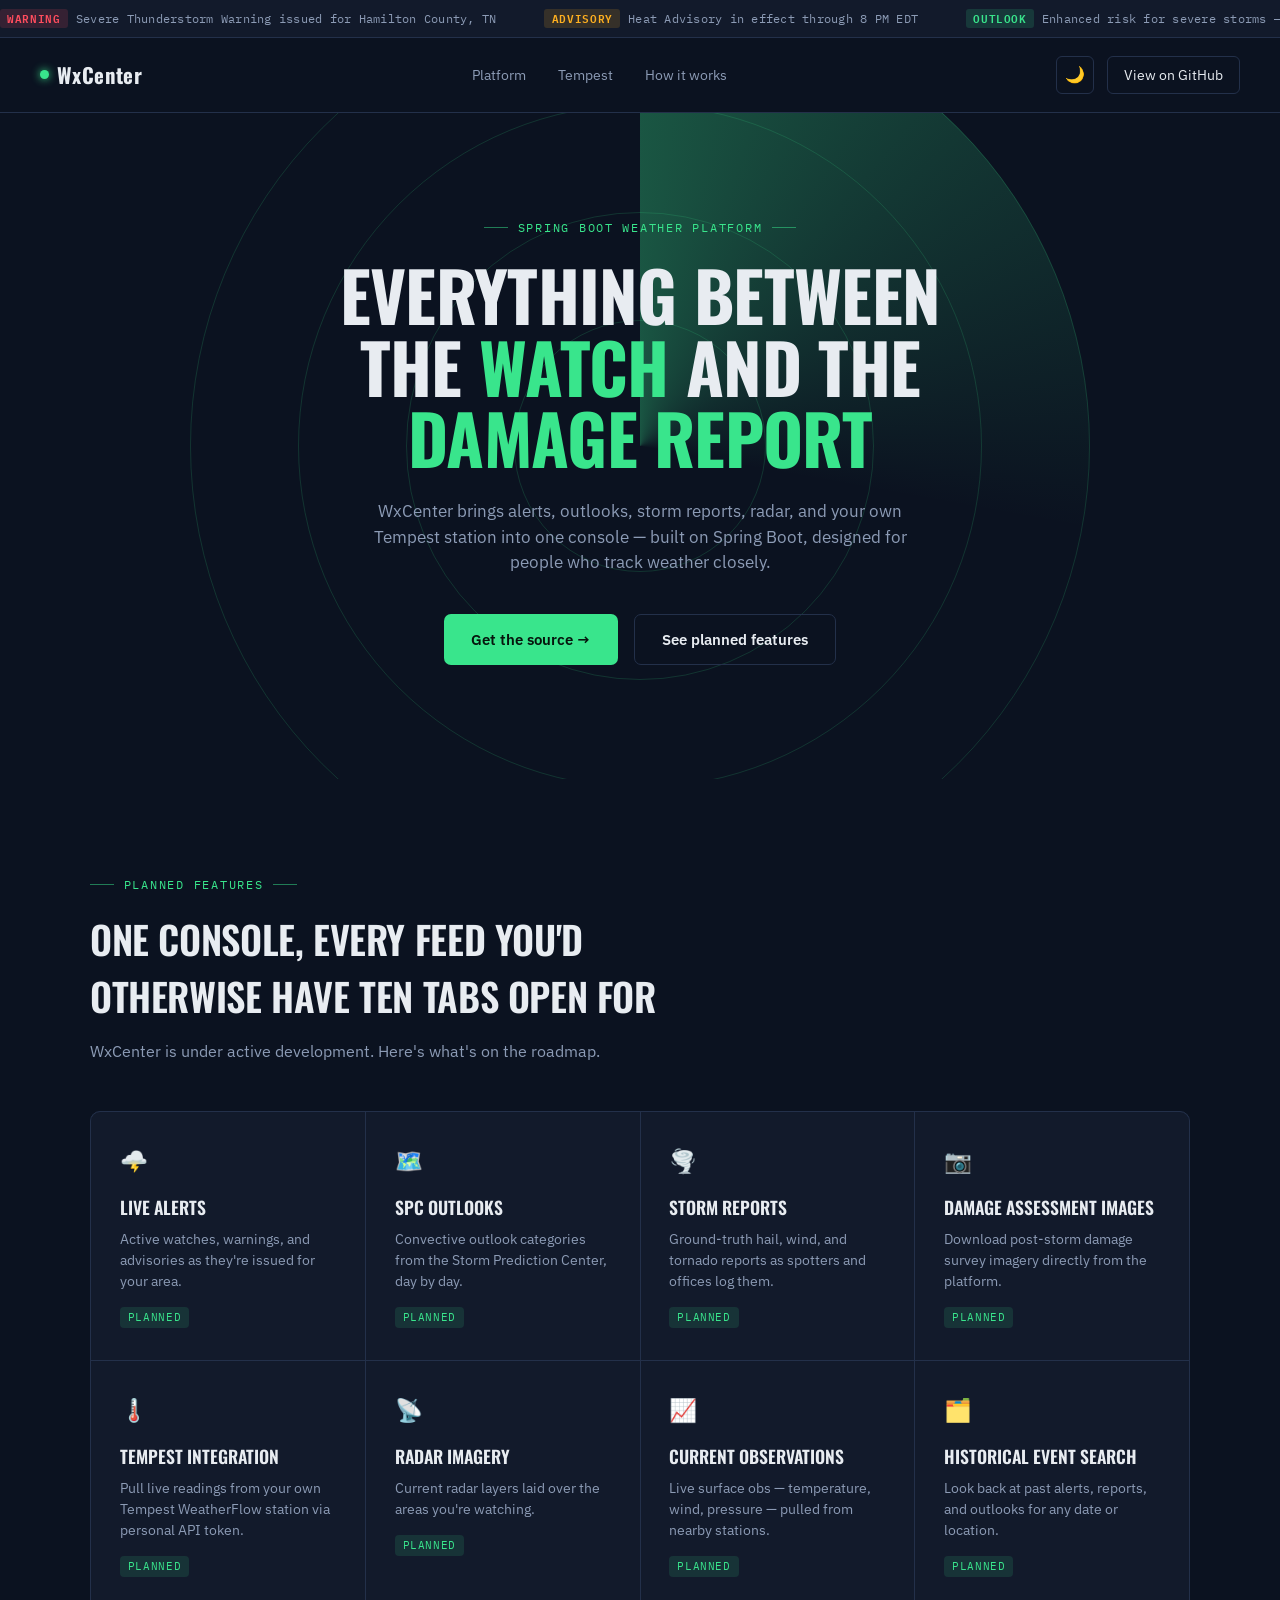
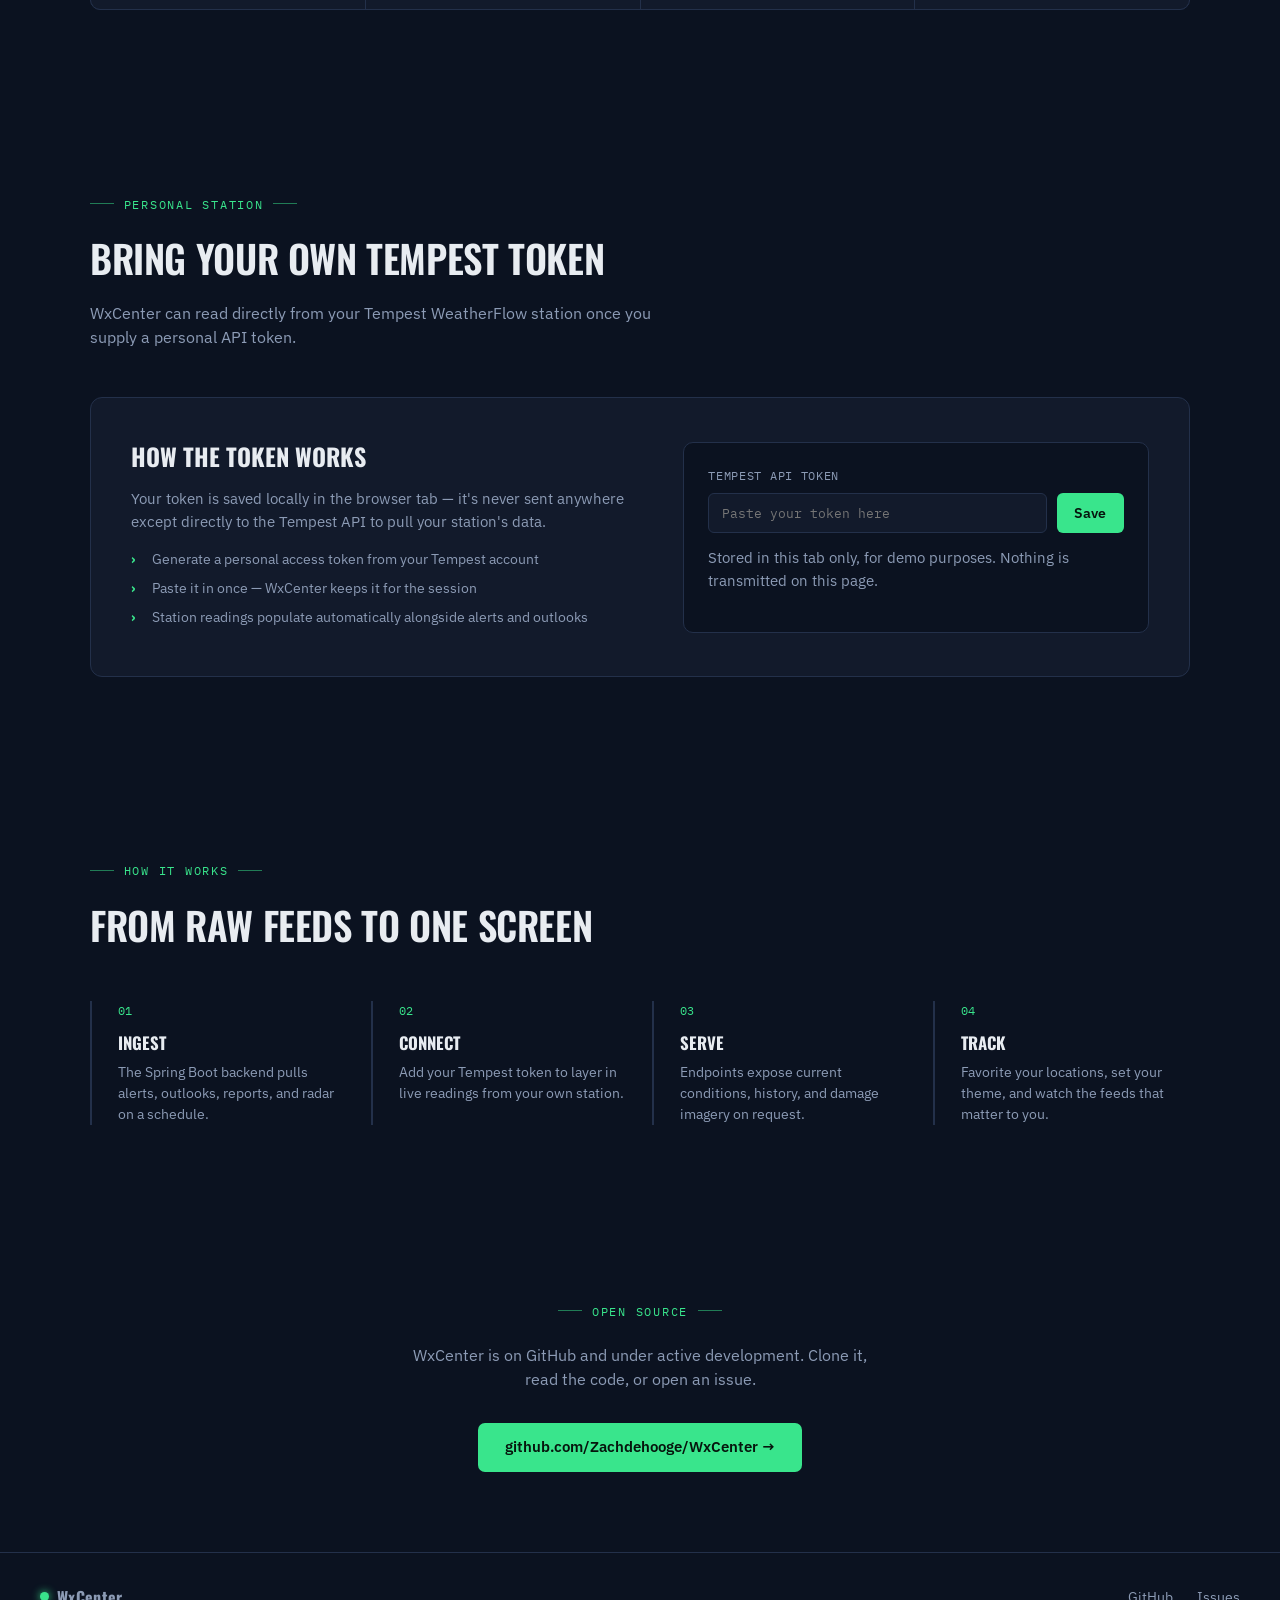
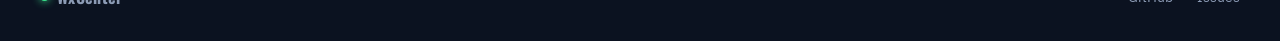
==== src/main/resources/templates/index.html @ fdce7c12 "Initial" ====
<!DOCTYPE html>
<html lang="en">
<head>
    <meta charset="UTF-8">
    <meta name="viewport" content="width=device-width, initial-scale=1.0">
    <title>WxCenter — Alerts, Outlooks, Storm Reports &amp; More</title>
    <link rel="icon" type="image/svg+xml" href="/favicon.svg">
    <link rel="preconnect" href="https://fonts.googleapis.com">
    <link href="https://fonts.googleapis.com/css2?family=Oswald:wght@500;600;700&family=IBM+Plex+Sans:wght@400;500;600&family=IBM+Plex+Mono:wght@400;500&display=swap" rel="stylesheet">
    <style>
        :root{
            --navy-deep:#0B1220;
            --navy-panel:#121A2B;
            --navy-line:#23304a;
            --signal-green:#39E58C;
            --warning-amber:#FFB020;
            --alert-red:#FF4D5E;
            --ink:#E8ECF1;
            --ink-dim:#8C9BB5;
            --card-hover:#161F33;
            --font-display:'Oswald', sans-serif;
            --font-body:'IBM Plex Sans', sans-serif;
            --font-mono:'IBM Plex Mono', monospace;
        }
        html[data-theme="light"]{
            --navy-deep:#F3F1EA;
            --navy-panel:#FFFFFF;
            --navy-line:#DDD8CB;
            --signal-green:#1C9A5B;
            --warning-amber:#B36A00;
            --alert-red:#C8313F;
            --ink:#1A1F2B;
            --ink-dim:#5C6478;
            --card-hover:#EDEAE0;
        }
        *{margin:0;padding:0;box-sizing:border-box;}
        html{scroll-behavior:smooth;}
        body{
            background:var(--navy-deep);
            color:var(--ink);
            font-family:var(--font-body);
            line-height:1.5;
            overflow-x:hidden;
            transition:background .25s ease, color .25s ease;
        }
        a{color:inherit;}
        :focus-visible{outline:2px solid var(--signal-green); outline-offset:3px;}

        /* ---------- Ticker ---------- */
        .ticker-bar{
            background:var(--navy-panel);
            border-bottom:1px solid var(--navy-line);
            overflow:hidden;
            white-space:nowrap;
            position:relative;
        }
        .ticker-track{
            display:inline-flex;
            gap:3rem;
            padding:0.55rem 0;
            animation:scroll 32s linear infinite;
            font-family:var(--font-mono);
            font-size:0.78rem;
            letter-spacing:0.02em;
        }
        @media (prefers-reduced-motion: reduce){ .ticker-track{animation:none;} }
        .ticker-track span{display:inline-flex;align-items:center;gap:0.5rem;color:var(--ink-dim);}
        .ticker-track .tag{
            font-weight:600;
            padding:0.1rem 0.45rem;
            border-radius:3px;
            font-size:0.68rem;
            letter-spacing:0.06em;
        }
        .tag.adv{background:rgba(255,176,32,0.15); color:var(--warning-amber);}
        .tag.wrn{background:rgba(255,77,94,0.15); color:var(--alert-red);}
        .tag.out{background:rgba(57,229,140,0.15); color:var(--signal-green);}
        @keyframes scroll{ from{transform:translateX(0);} to{transform:translateX(-50%);} }

        /* ---------- Nav ---------- */
        nav{
            display:flex; align-items:center; justify-content:space-between;
            padding:1.1rem 2.5rem;
            border-bottom:1px solid var(--navy-line);
        }
        .logo{
            font-family:var(--font-display);
            font-weight:700;
            font-size:1.3rem;
            letter-spacing:0.02em;
            display:flex; align-items:center; gap:0.5rem;
        }
        .logo-dot{
            width:9px;height:9px;border-radius:50%;
            background:var(--signal-green);
            box-shadow:0 0 8px var(--signal-green);
            flex-shrink:0;
        }
        nav .links{display:flex; gap:2rem; font-size:0.9rem; color:var(--ink-dim);}
        nav .links a{text-decoration:none; transition:color .15s;}
        nav .links a:hover{color:var(--ink);}
        .nav-right{display:flex; align-items:center; gap:0.8rem;}
        .gh-btn{
            border:1px solid var(--navy-line);
            padding:0.5rem 1rem;
            border-radius:6px;
            font-size:0.85rem;
            text-decoration:none;
            color:var(--ink);
            transition:border-color .15s, background .15s;
        }
        .gh-btn:hover{border-color:var(--signal-green); background:rgba(57,229,140,0.06);}
        .theme-toggle{
            border:1px solid var(--navy-line);
            background:transparent;
            color:var(--ink);
            width:38px; height:38px;
            border-radius:6px;
            cursor:pointer;
            display:flex; align-items:center; justify-content:center;
            transition:border-color .15s, background .15s;
            font-size:1rem;
        }
        .theme-toggle:hover{border-color:var(--signal-green);}
        @media (max-width:760px){ nav .links{display:none;} }

        /* ---------- Hero ---------- */
        .hero{
            position:relative;
            padding:6rem 2.5rem 7rem;
            display:flex;
            align-items:center;
            justify-content:center;
            min-height:74vh;
            overflow:hidden;
        }
        .radar-wrap{
            position:absolute;
            top:50%; left:50%;
            width:min(900px, 130vw);
            aspect-ratio:1;
            transform:translate(-50%,-50%);
            pointer-events:none;
        }
        .radar-ring{ position:absolute; inset:0; border-radius:50%; border:1px solid rgba(57,229,140,0.16); }
        .radar-ring:nth-child(2){inset:12%;}
        .radar-ring:nth-child(3){inset:24%;}
        .radar-ring:nth-child(4){inset:36%;}
        .radar-sweep{
            position:absolute; inset:0;
            border-radius:50%;
            background:conic-gradient(from 0deg, rgba(57,229,140,0.32), rgba(57,229,140,0) 28%);
            animation:sweep 5s linear infinite;
        }
        @keyframes sweep{ to{ transform:rotate(360deg); } }
        @media (prefers-reduced-motion: reduce){ .radar-sweep{animation:none;} }

        .hero-content{ position:relative; z-index:2; text-align:center; max-width:780px; }
        .eyebrow{
            font-family:var(--font-mono);
            font-size:0.78rem;
            color:var(--signal-green);
            letter-spacing:0.14em;
            text-transform:uppercase;
            margin-bottom:1.4rem;
            display:inline-flex; align-items:center; gap:0.6rem;
        }
        .eyebrow::before, .eyebrow::after{ content:""; width:24px; height:1px; background:rgba(57,229,140,0.5); }
        h1{
            font-family:var(--font-display);
            font-weight:700;
            font-size:clamp(2.5rem, 5.6vw, 4.3rem);
            line-height:1.04;
            letter-spacing:-0.01em;
            text-transform:uppercase;
        }
        h1 .accent{color:var(--signal-green);}
        .hero p.sub{ margin:1.6rem auto 0; max-width:560px; color:var(--ink-dim); font-size:1.06rem; }
        .hero-ctas{ margin-top:2.4rem; display:flex; gap:1rem; justify-content:center; flex-wrap:wrap; }
        .btn{
            font-family:var(--font-body); font-weight:600; font-size:0.92rem;
            padding:0.85rem 1.7rem; border-radius:7px; text-decoration:none;
            transition:transform .15s, box-shadow .15s, background .15s;
            display:inline-flex; align-items:center; gap:0.5rem; border:none; cursor:pointer;
        }
        .btn-primary{ background:var(--signal-green); color:#06150D; }
        .btn-primary:hover{transform:translateY(-2px); box-shadow:0 8px 24px rgba(57,229,140,0.25);}
        .btn-ghost{ border:1px solid var(--navy-line); color:var(--ink); background:transparent; }
        .btn-ghost:hover{border-color:var(--ink-dim); transform:translateY(-2px);}

        /* ---------- Section shared ---------- */
        section{padding:5.5rem 2.5rem;}
        .section-inner{max-width:1100px; margin:0 auto;}
        .section-head{margin-bottom:3rem; max-width:580px;}
        .section-head .eyebrow{margin-bottom:1rem;}
        .section-head h2{
            font-family:var(--font-display); font-weight:600;
            font-size:clamp(1.8rem, 3.4vw, 2.4rem);
            text-transform:uppercase; letter-spacing:-0.01em;
        }
        .section-head p{color:var(--ink-dim); margin-top:0.9rem;}

        /* ---------- Feature grid (12 planned features) ---------- */
        .features{
            display:grid;
            grid-template-columns:repeat(4, 1fr);
            gap:1px;
            background:var(--navy-line);
            border:1px solid var(--navy-line);
            border-radius:10px;
            overflow:hidden;
        }
        @media (max-width:920px){ .features{grid-template-columns:repeat(2, 1fr);} }
        @media (max-width:560px){ .features{grid-template-columns:1fr;} }
        .feature{ background:var(--navy-panel); padding:2rem 1.8rem; transition:background .15s; }
        .feature:hover{background:var(--card-hover);}
        .feature .ficon{ font-size:1.4rem; display:block; margin-bottom:1rem; }
        .feature h3{
            font-family:var(--font-display); font-size:1.1rem;
            text-transform:uppercase; margin-bottom:0.55rem; font-weight:600;
        }
        .feature p{color:var(--ink-dim); font-size:0.88rem;}
        .feature .status{
            display:inline-block; margin-top:0.9rem;
            font-family:var(--font-mono); font-size:0.66rem;
            letter-spacing:0.06em; text-transform:uppercase;
            padding:0.18rem 0.5rem; border-radius:4px;
            background:rgba(57,229,140,0.12); color:var(--signal-green);
        }

        /* ---------- Tempest callout ---------- */
        .tempest{
            background:var(--navy-panel);
            border:1px solid var(--navy-line);
            border-radius:12px;
            padding:2.5rem;
            display:grid;
            grid-template-columns:1.1fr 1fr;
            gap:2.5rem;
            align-items:center;
        }
        @media (max-width:820px){ .tempest{grid-template-columns:1fr;} }
        .tempest h3{
            font-family:var(--font-display); text-transform:uppercase;
            font-size:1.5rem; margin-bottom:0.8rem;
        }
        .tempest p{color:var(--ink-dim); font-size:0.95rem; margin-bottom:1rem;}
        .tempest ul{list-style:none; color:var(--ink-dim); font-size:0.88rem;}
        .tempest li{ padding-left:1.3rem; position:relative; margin-bottom:0.5rem; }
        .tempest li::before{ content:"›"; position:absolute; left:0; color:var(--signal-green); font-weight:700; }
        .token-card{
            background:var(--navy-deep);
            border:1px solid var(--navy-line);
            border-radius:10px;
            padding:1.5rem;
            font-family:var(--font-mono);
        }
        .token-card label{ display:block; font-size:0.72rem; color:var(--ink-dim); text-transform:uppercase; letter-spacing:0.06em; margin-bottom:0.6rem; }
        .token-row{ display:flex; gap:0.6rem; }
        .token-row input{
            flex:1; background:var(--navy-panel); border:1px solid var(--navy-line);
            color:var(--ink); padding:0.65rem 0.8rem; border-radius:6px;
            font-family:var(--font-mono); font-size:0.82rem;
        }
        .token-row input:focus-visible{outline:2px solid var(--signal-green);}
        .token-row button{
            background:var(--signal-green); color:#06150D; border:none;
            padding:0 1.1rem; border-radius:6px; font-weight:600; cursor:pointer;
            font-family:var(--font-body); font-size:0.85rem;
        }
        .token-note{ font-size:0.72rem; color:var(--ink-dim); margin-top:0.8rem; font-family:var(--font-body); }
        .token-status{ font-size:0.72rem; margin-top:0.6rem; color:var(--signal-green); display:none; }

        /* ---------- Stack strip ---------- */
        .stack-strip{ background:var(--navy-panel); border-top:1px solid var(--navy-line); border-bottom:1px solid var(--navy-line); }
        .stack-row{ display:flex; flex-wrap:wrap; gap:0.6rem 1.2rem; font-family:var(--font-mono); font-size:0.82rem; color:var(--ink-dim); align-items:center; }
        .stack-row .pip{color:var(--signal-green);}

        /* ---------- Flow ---------- */
        .flow{ margin-top:3rem; display:grid; grid-template-columns:repeat(4, 1fr); gap:1.5rem; }
        @media (max-width:860px){ .flow{grid-template-columns:1fr;} }
        .flow-step{ position:relative; padding-left:1.6rem; border-left:2px solid var(--navy-line); }
        .flow-step .fnum{ font-family:var(--font-mono); font-size:0.78rem; color:var(--signal-green); display:block; margin-bottom:0.6rem; }
        .flow-step h4{ font-family:var(--font-display); font-size:1.05rem; text-transform:uppercase; margin-bottom:0.45rem; }
        .flow-step p{color:var(--ink-dim); font-size:0.88rem;}

        /* ---------- CTA band ---------- */
        .cta-band{ text-align:center; padding:5rem 2.5rem; }
        .cta-band h2{
            font-family:var(--font-display); font-size:clamp(1.8rem, 4vw, 2.6rem);
            text-transform:uppercase; max-width:640px; margin:0 auto 1rem;
        }
        .cta-band p{color:var(--ink-dim); max-width:480px; margin:0 auto 2rem;}

        /* ---------- Footer ---------- */
        footer{
            border-top:1px solid var(--navy-line); padding:2rem 2.5rem;
            display:flex; justify-content:space-between; align-items:center;
            flex-wrap:wrap; gap:1rem; font-size:0.85rem; color:var(--ink-dim);
        }
        footer .f-links{display:flex; gap:1.5rem;}
        footer a{text-decoration:none;}
        footer a:hover{color:var(--ink);}
    </style>
</head>
<body>

<div class="ticker-bar" role="marquee" aria-label="Sample weather alert ticker">
    <div class="ticker-track">
        <span><span class="tag wrn">WARNING</span> Severe Thunderstorm Warning issued for Hamilton County, TN</span>
        <span><span class="tag adv">ADVISORY</span> Heat Advisory in effect through 8 PM EDT</span>
        <span><span class="tag out">OUTLOOK</span> Enhanced risk for severe storms — Day 2 Convective Outlook</span>
        <span><span class="tag wrn">REPORT</span> 1.75in hail reported near Chattanooga, TN</span>
        <span><span class="tag wrn">WARNING</span> Severe Thunderstorm Warning issued for Hamilton County, TN</span>
        <span><span class="tag adv">ADVISORY</span> Heat Advisory in effect through 8 PM EDT</span>
        <span><span class="tag out">OUTLOOK</span> Enhanced risk for severe storms — Day 2 Convective Outlook</span>
        <span><span class="tag wrn">REPORT</span> 1.75in hail reported near Chattanooga, TN</span>
    </div>
</div>

<nav>
    <div class="logo"><span class="logo-dot"></span>WxCenter</div>
    <div class="links">
        <a href="#features">Platform</a>
        <a href="#tempest">Tempest</a>
        <a href="#flow">How it works</a>
    </div>
    <div class="nav-right">
        <button class="theme-toggle" id="themeToggle" aria-label="Toggle dark and light theme">🌙</button>
        <a class="gh-btn" href="https://github.com/Zachdehooge/WxCenter" target="_blank" rel="noopener">View on GitHub</a>
    </div>
</nav>

<header class="hero">
    <div class="radar-wrap" aria-hidden="true">
        <div class="radar-ring"></div>
        <div class="radar-ring"></div>
        <div class="radar-ring"></div>
        <div class="radar-ring"></div>
        <div class="radar-sweep"></div>
    </div>
    <div class="hero-content">
        <div class="eyebrow">Spring Boot weather platform</div>
        <h1>Everything between<br>the <span class="accent">watch</span> and the <span class="accent">damage report</span></h1>
        <p class="sub">WxCenter brings alerts, outlooks, storm reports, radar, and your own Tempest station into one console — built on Spring Boot, designed for people who track weather closely.</p>
        <div class="hero-ctas">
            <a class="btn btn-primary" href="https://github.com/Zachdehooge/WxCenter" target="_blank" rel="noopener">Get the source →</a>
            <a class="btn btn-ghost" href="#features">See planned features</a>
        </div>
    </div>
</header>

<section id="features">
    <div class="section-inner">
        <div class="section-head">
            <div class="eyebrow">Planned features</div>
            <h2>One console, every feed you'd otherwise have ten tabs open for</h2>
            <p>WxCenter is under active development. Here's what's on the roadmap.</p>
        </div>
        <div class="features">
            <div class="feature">
                <span class="ficon">🌩️</span>
                <h3>Live alerts</h3>
                <p>Active watches, warnings, and advisories as they're issued for your area.</p>
                <span class="status">Planned</span>
            </div>
            <div class="feature">
                <span class="ficon">🗺️</span>
                <h3>SPC outlooks</h3>
                <p>Convective outlook categories from the Storm Prediction Center, day by day.</p>
                <span class="status">Planned</span>
            </div>
            <div class="feature">
                <span class="ficon">🌪️</span>
                <h3>Storm reports</h3>
                <p>Ground-truth hail, wind, and tornado reports as spotters and offices log them.</p>
                <span class="status">Planned</span>
            </div>
            <div class="feature">
                <span class="ficon">📷</span>
                <h3>Damage assessment images</h3>
                <p>Download post-storm damage survey imagery directly from the platform.</p>
                <span class="status">Planned</span>
            </div>
            <div class="feature">
                <span class="ficon">🌡️</span>
                <h3>Tempest integration</h3>
                <p>Pull live readings from your own Tempest WeatherFlow station via personal API token.</p>
                <span class="status">Planned</span>
            </div>
            <div class="feature">
                <span class="ficon">📡</span>
                <h3>Radar imagery</h3>
                <p>Current radar layers laid over the areas you're watching.</p>
                <span class="status">Planned</span>
            </div>
            <div class="feature">
                <span class="ficon">📈</span>
                <h3>Current observations</h3>
                <p>Live surface obs — temperature, wind, pressure — pulled from nearby stations.</p>
                <span class="status">Planned</span>
            </div>
            <div class="feature">
                <span class="ficon">🗂️</span>
                <h3>Historical event search</h3>
                <p>Look back at past alerts, reports, and outlooks for any date or location.</p>
                <span class="status">Planned</span>
            </div>
        </div>
    </div>
</section>

<section id="tempest">
    <div class="section-inner">
        <div class="section-head">
            <div class="eyebrow">Personal station</div>
            <h2>Bring your own Tempest token</h2>
            <p>WxCenter can read directly from your Tempest WeatherFlow station once you supply a personal API token.</p>
        </div>
        <div class="tempest">
            <div>
                <h3>How the token works</h3>
                <p>Your token is saved locally in the browser tab — it's never sent anywhere except directly to the Tempest API to pull your station's data.</p>
                <ul>
                    <li>Generate a personal access token from your Tempest account</li>
                    <li>Paste it in once — WxCenter keeps it for the session</li>
                    <li>Station readings populate automatically alongside alerts and outlooks</li>
                </ul>
            </div>
            <div class="token-card">
                <label for="tempestToken">Tempest API token</label>
                <div class="token-row">
                    <input type="password" id="tempestToken" placeholder="Paste your token here" autocomplete="off">
                    <button type="button" id="tokenSave">Save</button>
                </div>
                <p class="token-note">Stored in this tab only, for demo purposes. Nothing is transmitted on this page.</p>
                <p class="token-status" id="tokenStatus">Token saved for this tab ✓</p>
            </div>
        </div>
    </div>
</section>

<section id="flow">
    <div class="section-inner">
        <div class="section-head">
            <div class="eyebrow">How it works</div>
            <h2>From raw feeds to one screen</h2>
        </div>
        <div class="flow">
            <div class="flow-step">
                <span class="fnum">01</span>
                <h4>Ingest</h4>
                <p>The Spring Boot backend pulls alerts, outlooks, reports, and radar on a schedule.</p>
            </div>
            <div class="flow-step">
                <span class="fnum">02</span>
                <h4>Connect</h4>
                <p>Add your Tempest token to layer in live readings from your own station.</p>
            </div>
            <div class="flow-step">
                <span class="fnum">03</span>
                <h4>Serve</h4>
                <p>Endpoints expose current conditions, history, and damage imagery on request.</p>
            </div>
            <div class="flow-step">
                <span class="fnum">04</span>
                <h4>Track</h4>
                <p>Favorite your locations, set your theme, and watch the feeds that matter to you.</p>
            </div>
        </div>
    </div>
</section>

<section class="cta-band">
    <div class="eyebrow" style="justify-content:center;">Open source</div>
    <p>WxCenter is on GitHub and under active development. Clone it, read the code, or open an issue.</p>
    <a class="btn btn-primary" href="https://github.com/Zachdehooge/WxCenter" target="_blank" rel="noopener">github.com/Zachdehooge/WxCenter →</a>
</section>

<footer>
    <div class="logo" style="font-size:1rem;"><span class="logo-dot"></span>WxCenter</div>
    <div class="f-links">
        <a href="https://github.com/Zachdehooge/WxCenter" target="_blank" rel="noopener">GitHub</a>
        <a href="https://github.com/Zachdehooge/WxCenter/issues" target="_blank" rel="noopener">Issues</a>
    </div>
</footer>

<script>
    (function(){
        var root = document.documentElement;
        var toggle = document.getElementById('themeToggle');
        function applyTheme(theme){
            root.setAttribute('data-theme', theme);
            toggle.textContent = theme === 'light' ? '☀️' : '🌙';
        }
        applyTheme('dark');
        toggle.addEventListener('click', function(){
            var next = root.getAttribute('data-theme') === 'light' ? 'dark' : 'light';
            applyTheme(next);
        });

        var saveBtn = document.getElementById('tokenSave');
        var status = document.getElementById('tokenStatus');
        var input = document.getElementById('tempestToken');
        saveBtn.addEventListener('click', function(){
            if(!input.value.trim()) return;
            status.style.display = 'block';
            setTimeout(function(){ status.style.display = 'none'; }, 3000);
        });
    })();
</script>

</body>
</html>
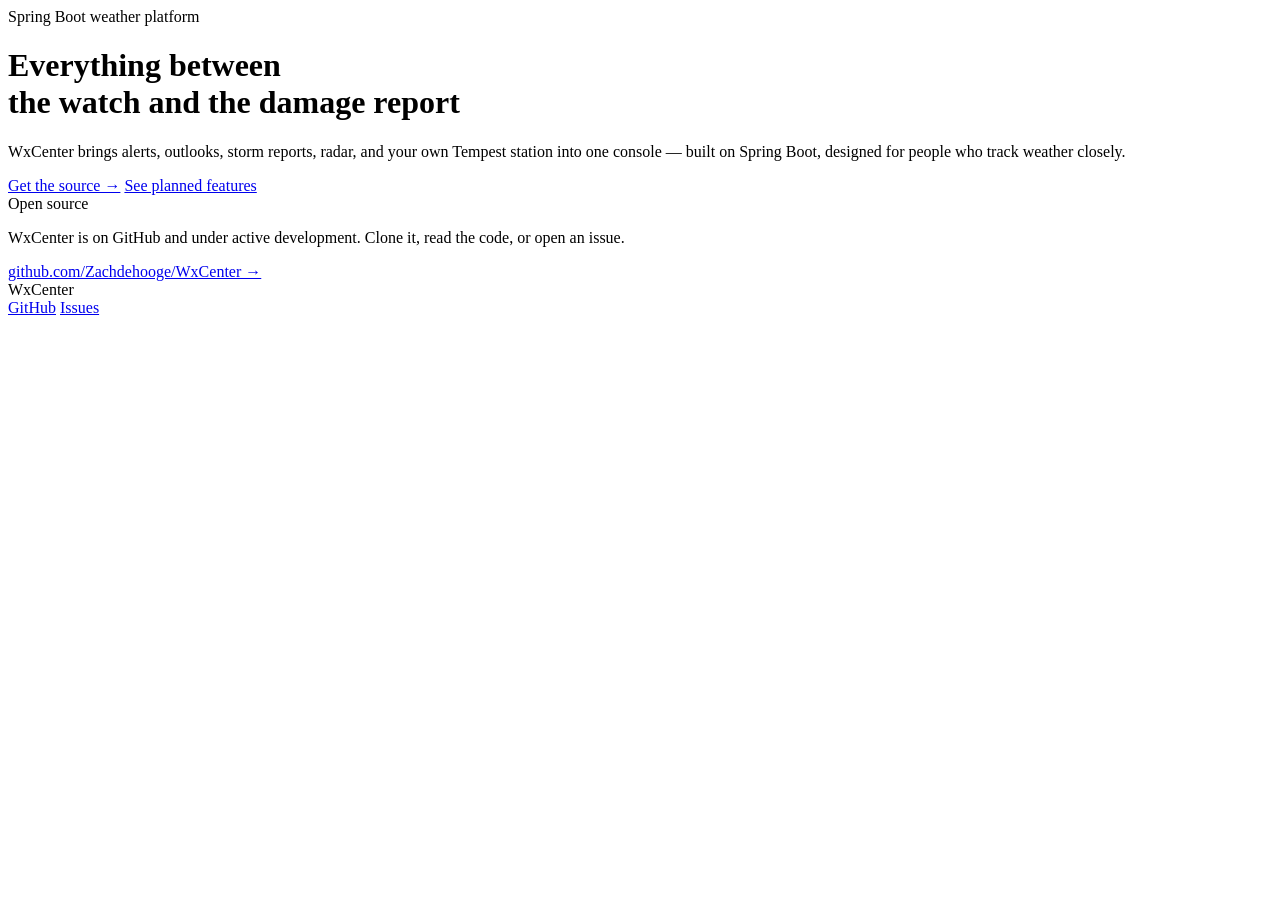
==== commit 628707fc: "Add initial project structure with controllers, HTML templates, and styles" ====
--- a/src/main/resources/templates/index.html
+++ b/src/main/resources/templates/index.html
@@ -1,335 +1,18 @@
 <!DOCTYPE html>
-<html lang="en">
+<html lang="en" xmlns:th="http://www.thymeleaf.org">
 <head>
     <meta charset="UTF-8">
     <meta name="viewport" content="width=device-width, initial-scale=1.0">
-    <title>WxCenter — Alerts, Outlooks, Storm Reports &amp; More</title>
+    <title>WxCenter</title>
     <link rel="icon" type="image/svg+xml" href="/favicon.svg">
     <link rel="preconnect" href="https://fonts.googleapis.com">
-    <link href="https://fonts.googleapis.com/css2?family=Oswald:wght@500;600;700&family=IBM+Plex+Sans:wght@400;500;600&family=IBM+Plex+Mono:wght@400;500&display=swap" rel="stylesheet">
-    <style>
-        :root{
-            --navy-deep:#0B1220;
-            --navy-panel:#121A2B;
-            --navy-line:#23304a;
-            --signal-green:#39E58C;
-            --warning-amber:#FFB020;
-            --alert-red:#FF4D5E;
-            --ink:#E8ECF1;
-            --ink-dim:#8C9BB5;
-            --card-hover:#161F33;
-            --font-display:'Oswald', sans-serif;
-            --font-body:'IBM Plex Sans', sans-serif;
-            --font-mono:'IBM Plex Mono', monospace;
-        }
-        html[data-theme="light"]{
-            --navy-deep:#F3F1EA;
-            --navy-panel:#FFFFFF;
-            --navy-line:#DDD8CB;
-            --signal-green:#1C9A5B;
-            --warning-amber:#B36A00;
-            --alert-red:#C8313F;
-            --ink:#1A1F2B;
-            --ink-dim:#5C6478;
-            --card-hover:#EDEAE0;
-        }
-        *{margin:0;padding:0;box-sizing:border-box;}
-        html{scroll-behavior:smooth;}
-        body{
-            background:var(--navy-deep);
-            color:var(--ink);
-            font-family:var(--font-body);
-            line-height:1.5;
-            overflow-x:hidden;
-            transition:background .25s ease, color .25s ease;
-        }
-        a{color:inherit;}
-        :focus-visible{outline:2px solid var(--signal-green); outline-offset:3px;}
-
-        /* ---------- Ticker ---------- */
-        .ticker-bar{
-            background:var(--navy-panel);
-            border-bottom:1px solid var(--navy-line);
-            overflow:hidden;
-            white-space:nowrap;
-            position:relative;
-        }
-        .ticker-track{
-            display:inline-flex;
-            gap:3rem;
-            padding:0.55rem 0;
-            animation:scroll 32s linear infinite;
-            font-family:var(--font-mono);
-            font-size:0.78rem;
-            letter-spacing:0.02em;
-        }
-        @media (prefers-reduced-motion: reduce){ .ticker-track{animation:none;} }
-        .ticker-track span{display:inline-flex;align-items:center;gap:0.5rem;color:var(--ink-dim);}
-        .ticker-track .tag{
-            font-weight:600;
-            padding:0.1rem 0.45rem;
-            border-radius:3px;
-            font-size:0.68rem;
-            letter-spacing:0.06em;
-        }
-        .tag.adv{background:rgba(255,176,32,0.15); color:var(--warning-amber);}
-        .tag.wrn{background:rgba(255,77,94,0.15); color:var(--alert-red);}
-        .tag.out{background:rgba(57,229,140,0.15); color:var(--signal-green);}
-        @keyframes scroll{ from{transform:translateX(0);} to{transform:translateX(-50%);} }
-
-        /* ---------- Nav ---------- */
-        nav{
-            display:flex; align-items:center; justify-content:space-between;
-            padding:1.1rem 2.5rem;
-            border-bottom:1px solid var(--navy-line);
-        }
-        .logo{
-            font-family:var(--font-display);
-            font-weight:700;
-            font-size:1.3rem;
-            letter-spacing:0.02em;
-            display:flex; align-items:center; gap:0.5rem;
-        }
-        .logo-dot{
-            width:9px;height:9px;border-radius:50%;
-            background:var(--signal-green);
-            box-shadow:0 0 8px var(--signal-green);
-            flex-shrink:0;
-        }
-        nav .links{display:flex; gap:2rem; font-size:0.9rem; color:var(--ink-dim);}
-        nav .links a{text-decoration:none; transition:color .15s;}
-        nav .links a:hover{color:var(--ink);}
-        .nav-right{display:flex; align-items:center; gap:0.8rem;}
-        .gh-btn{
-            border:1px solid var(--navy-line);
-            padding:0.5rem 1rem;
-            border-radius:6px;
-            font-size:0.85rem;
-            text-decoration:none;
-            color:var(--ink);
-            transition:border-color .15s, background .15s;
-        }
-        .gh-btn:hover{border-color:var(--signal-green); background:rgba(57,229,140,0.06);}
-        .theme-toggle{
-            border:1px solid var(--navy-line);
-            background:transparent;
-            color:var(--ink);
-            width:38px; height:38px;
-            border-radius:6px;
-            cursor:pointer;
-            display:flex; align-items:center; justify-content:center;
-            transition:border-color .15s, background .15s;
-            font-size:1rem;
-        }
-        .theme-toggle:hover{border-color:var(--signal-green);}
-        @media (max-width:760px){ nav .links{display:none;} }
-
-        /* ---------- Hero ---------- */
-        .hero{
-            position:relative;
-            padding:6rem 2.5rem 7rem;
-            display:flex;
-            align-items:center;
-            justify-content:center;
-            min-height:74vh;
-            overflow:hidden;
-        }
-        .radar-wrap{
-            position:absolute;
-            top:50%; left:50%;
-            width:min(900px, 130vw);
-            aspect-ratio:1;
-            transform:translate(-50%,-50%);
-            pointer-events:none;
-        }
-        .radar-ring{ position:absolute; inset:0; border-radius:50%; border:1px solid rgba(57,229,140,0.16); }
-        .radar-ring:nth-child(2){inset:12%;}
-        .radar-ring:nth-child(3){inset:24%;}
-        .radar-ring:nth-child(4){inset:36%;}
-        .radar-sweep{
-            position:absolute; inset:0;
-            border-radius:50%;
-            background:conic-gradient(from 0deg, rgba(57,229,140,0.32), rgba(57,229,140,0) 28%);
-            animation:sweep 5s linear infinite;
-        }
-        @keyframes sweep{ to{ transform:rotate(360deg); } }
-        @media (prefers-reduced-motion: reduce){ .radar-sweep{animation:none;} }
-
-        .hero-content{ position:relative; z-index:2; text-align:center; max-width:780px; }
-        .eyebrow{
-            font-family:var(--font-mono);
-            font-size:0.78rem;
-            color:var(--signal-green);
-            letter-spacing:0.14em;
-            text-transform:uppercase;
-            margin-bottom:1.4rem;
-            display:inline-flex; align-items:center; gap:0.6rem;
-        }
-        .eyebrow::before, .eyebrow::after{ content:""; width:24px; height:1px; background:rgba(57,229,140,0.5); }
-        h1{
-            font-family:var(--font-display);
-            font-weight:700;
-            font-size:clamp(2.5rem, 5.6vw, 4.3rem);
-            line-height:1.04;
-            letter-spacing:-0.01em;
-            text-transform:uppercase;
-        }
-        h1 .accent{color:var(--signal-green);}
-        .hero p.sub{ margin:1.6rem auto 0; max-width:560px; color:var(--ink-dim); font-size:1.06rem; }
-        .hero-ctas{ margin-top:2.4rem; display:flex; gap:1rem; justify-content:center; flex-wrap:wrap; }
-        .btn{
-            font-family:var(--font-body); font-weight:600; font-size:0.92rem;
-            padding:0.85rem 1.7rem; border-radius:7px; text-decoration:none;
-            transition:transform .15s, box-shadow .15s, background .15s;
-            display:inline-flex; align-items:center; gap:0.5rem; border:none; cursor:pointer;
-        }
-        .btn-primary{ background:var(--signal-green); color:#06150D; }
-        .btn-primary:hover{transform:translateY(-2px); box-shadow:0 8px 24px rgba(57,229,140,0.25);}
-        .btn-ghost{ border:1px solid var(--navy-line); color:var(--ink); background:transparent; }
-        .btn-ghost:hover{border-color:var(--ink-dim); transform:translateY(-2px);}
-
-        /* ---------- Section shared ---------- */
-        section{padding:5.5rem 2.5rem;}
-        .section-inner{max-width:1100px; margin:0 auto;}
-        .section-head{margin-bottom:3rem; max-width:580px;}
-        .section-head .eyebrow{margin-bottom:1rem;}
-        .section-head h2{
-            font-family:var(--font-display); font-weight:600;
-            font-size:clamp(1.8rem, 3.4vw, 2.4rem);
-            text-transform:uppercase; letter-spacing:-0.01em;
-        }
-        .section-head p{color:var(--ink-dim); margin-top:0.9rem;}
-
-        /* ---------- Feature grid (12 planned features) ---------- */
-        .features{
-            display:grid;
-            grid-template-columns:repeat(4, 1fr);
-            gap:1px;
-            background:var(--navy-line);
-            border:1px solid var(--navy-line);
-            border-radius:10px;
-            overflow:hidden;
-        }
-        @media (max-width:920px){ .features{grid-template-columns:repeat(2, 1fr);} }
-        @media (max-width:560px){ .features{grid-template-columns:1fr;} }
-        .feature{ background:var(--navy-panel); padding:2rem 1.8rem; transition:background .15s; }
-        .feature:hover{background:var(--card-hover);}
-        .feature .ficon{ font-size:1.4rem; display:block; margin-bottom:1rem; }
-        .feature h3{
-            font-family:var(--font-display); font-size:1.1rem;
-            text-transform:uppercase; margin-bottom:0.55rem; font-weight:600;
-        }
-        .feature p{color:var(--ink-dim); font-size:0.88rem;}
-        .feature .status{
-            display:inline-block; margin-top:0.9rem;
-            font-family:var(--font-mono); font-size:0.66rem;
-            letter-spacing:0.06em; text-transform:uppercase;
-            padding:0.18rem 0.5rem; border-radius:4px;
-            background:rgba(57,229,140,0.12); color:var(--signal-green);
-        }
-
-        /* ---------- Tempest callout ---------- */
-        .tempest{
-            background:var(--navy-panel);
-            border:1px solid var(--navy-line);
-            border-radius:12px;
-            padding:2.5rem;
-            display:grid;
-            grid-template-columns:1.1fr 1fr;
-            gap:2.5rem;
-            align-items:center;
-        }
-        @media (max-width:820px){ .tempest{grid-template-columns:1fr;} }
-        .tempest h3{
-            font-family:var(--font-display); text-transform:uppercase;
-            font-size:1.5rem; margin-bottom:0.8rem;
-        }
-        .tempest p{color:var(--ink-dim); font-size:0.95rem; margin-bottom:1rem;}
-        .tempest ul{list-style:none; color:var(--ink-dim); font-size:0.88rem;}
-        .tempest li{ padding-left:1.3rem; position:relative; margin-bottom:0.5rem; }
-        .tempest li::before{ content:"›"; position:absolute; left:0; color:var(--signal-green); font-weight:700; }
-        .token-card{
-            background:var(--navy-deep);
-            border:1px solid var(--navy-line);
-            border-radius:10px;
-            padding:1.5rem;
-            font-family:var(--font-mono);
-        }
-        .token-card label{ display:block; font-size:0.72rem; color:var(--ink-dim); text-transform:uppercase; letter-spacing:0.06em; margin-bottom:0.6rem; }
-        .token-row{ display:flex; gap:0.6rem; }
-        .token-row input{
-            flex:1; background:var(--navy-panel); border:1px solid var(--navy-line);
-            color:var(--ink); padding:0.65rem 0.8rem; border-radius:6px;
-            font-family:var(--font-mono); font-size:0.82rem;
-        }
-        .token-row input:focus-visible{outline:2px solid var(--signal-green);}
-        .token-row button{
-            background:var(--signal-green); color:#06150D; border:none;
-            padding:0 1.1rem; border-radius:6px; font-weight:600; cursor:pointer;
-            font-family:var(--font-body); font-size:0.85rem;
-        }
-        .token-note{ font-size:0.72rem; color:var(--ink-dim); margin-top:0.8rem; font-family:var(--font-body); }
-        .token-status{ font-size:0.72rem; margin-top:0.6rem; color:var(--signal-green); display:none; }
-
-        /* ---------- Stack strip ---------- */
-        .stack-strip{ background:var(--navy-panel); border-top:1px solid var(--navy-line); border-bottom:1px solid var(--navy-line); }
-        .stack-row{ display:flex; flex-wrap:wrap; gap:0.6rem 1.2rem; font-family:var(--font-mono); font-size:0.82rem; color:var(--ink-dim); align-items:center; }
-        .stack-row .pip{color:var(--signal-green);}
-
-        /* ---------- Flow ---------- */
-        .flow{ margin-top:3rem; display:grid; grid-template-columns:repeat(4, 1fr); gap:1.5rem; }
-        @media (max-width:860px){ .flow{grid-template-columns:1fr;} }
-        .flow-step{ position:relative; padding-left:1.6rem; border-left:2px solid var(--navy-line); }
-        .flow-step .fnum{ font-family:var(--font-mono); font-size:0.78rem; color:var(--signal-green); display:block; margin-bottom:0.6rem; }
-        .flow-step h4{ font-family:var(--font-display); font-size:1.05rem; text-transform:uppercase; margin-bottom:0.45rem; }
-        .flow-step p{color:var(--ink-dim); font-size:0.88rem;}
-
-        /* ---------- CTA band ---------- */
-        .cta-band{ text-align:center; padding:5rem 2.5rem; }
-        .cta-band h2{
-            font-family:var(--font-display); font-size:clamp(1.8rem, 4vw, 2.6rem);
-            text-transform:uppercase; max-width:640px; margin:0 auto 1rem;
-        }
-        .cta-band p{color:var(--ink-dim); max-width:480px; margin:0 auto 2rem;}
-
-        /* ---------- Footer ---------- */
-        footer{
-            border-top:1px solid var(--navy-line); padding:2rem 2.5rem;
-            display:flex; justify-content:space-between; align-items:center;
-            flex-wrap:wrap; gap:1rem; font-size:0.85rem; color:var(--ink-dim);
-        }
-        footer .f-links{display:flex; gap:1.5rem;}
-        footer a{text-decoration:none;}
-        footer a:hover{color:var(--ink);}
-    </style>
+    <link rel="stylesheet" href="/css/page.css">
+    <link href="https://fonts.googleapis.com/css2?family=Oswald:wght@500;600;700&family=IBM+Plex+Sans:wght@400;500;600&family=IBM+Plex+Mono:wght@400;500&display=swap"
+          rel="stylesheet">
 </head>
 <body>
 
-<div class="ticker-bar" role="marquee" aria-label="Sample weather alert ticker">
-    <div class="ticker-track">
-        <span><span class="tag wrn">WARNING</span> Severe Thunderstorm Warning issued for Hamilton County, TN</span>
-        <span><span class="tag adv">ADVISORY</span> Heat Advisory in effect through 8 PM EDT</span>
-        <span><span class="tag out">OUTLOOK</span> Enhanced risk for severe storms — Day 2 Convective Outlook</span>
-        <span><span class="tag wrn">REPORT</span> 1.75in hail reported near Chattanooga, TN</span>
-        <span><span class="tag wrn">WARNING</span> Severe Thunderstorm Warning issued for Hamilton County, TN</span>
-        <span><span class="tag adv">ADVISORY</span> Heat Advisory in effect through 8 PM EDT</span>
-        <span><span class="tag out">OUTLOOK</span> Enhanced risk for severe storms — Day 2 Convective Outlook</span>
-        <span><span class="tag wrn">REPORT</span> 1.75in hail reported near Chattanooga, TN</span>
-    </div>
-</div>
-
-<nav>
-    <div class="logo"><span class="logo-dot"></span>WxCenter</div>
-    <div class="links">
-        <a href="#features">Platform</a>
-        <a href="#tempest">Tempest</a>
-        <a href="#flow">How it works</a>
-    </div>
-    <div class="nav-right">
-        <button class="theme-toggle" id="themeToggle" aria-label="Toggle dark and light theme">🌙</button>
-        <a class="gh-btn" href="https://github.com/Zachdehooge/WxCenter" target="_blank" rel="noopener">View on GitHub</a>
-    </div>
-</nav>
+<div th:replace="~{fragments/header :: siteHeader}"></div>
 
 <header class="hero">
     <div class="radar-wrap" aria-hidden="true">
@@ -341,140 +24,23 @@
     </div>
     <div class="hero-content">
         <div class="eyebrow">Spring Boot weather platform</div>
-        <h1>Everything between<br>the <span class="accent">watch</span> and the <span class="accent">damage report</span></h1>
-        <p class="sub">WxCenter brings alerts, outlooks, storm reports, radar, and your own Tempest station into one console — built on Spring Boot, designed for people who track weather closely.</p>
+        <h1>Everything between<br>the <span class="accent">watch</span> and the <span
+                class="accent">damage report</span></h1>
+        <p class="sub">WxCenter brings alerts, outlooks, storm reports, radar, and your own Tempest station into one
+            console — built on Spring Boot, designed for people who track weather closely.</p>
         <div class="hero-ctas">
-            <a class="btn btn-primary" href="https://github.com/Zachdehooge/WxCenter" target="_blank" rel="noopener">Get the source →</a>
+            <a class="btn btn-primary" href="https://github.com/Zachdehooge/WxCenter" target="_blank" rel="noopener">Get
+                the source →</a>
             <a class="btn btn-ghost" href="#features">See planned features</a>
         </div>
     </div>
 </header>
 
-<section id="features">
-    <div class="section-inner">
-        <div class="section-head">
-            <div class="eyebrow">Planned features</div>
-            <h2>One console, every feed you'd otherwise have ten tabs open for</h2>
-            <p>WxCenter is under active development. Here's what's on the roadmap.</p>
-        </div>
-        <div class="features">
-            <div class="feature">
-                <span class="ficon">🌩️</span>
-                <h3>Live alerts</h3>
-                <p>Active watches, warnings, and advisories as they're issued for your area.</p>
-                <span class="status">Planned</span>
-            </div>
-            <div class="feature">
-                <span class="ficon">🗺️</span>
-                <h3>SPC outlooks</h3>
-                <p>Convective outlook categories from the Storm Prediction Center, day by day.</p>
-                <span class="status">Planned</span>
-            </div>
-            <div class="feature">
-                <span class="ficon">🌪️</span>
-                <h3>Storm reports</h3>
-                <p>Ground-truth hail, wind, and tornado reports as spotters and offices log them.</p>
-                <span class="status">Planned</span>
-            </div>
-            <div class="feature">
-                <span class="ficon">📷</span>
-                <h3>Damage assessment images</h3>
-                <p>Download post-storm damage survey imagery directly from the platform.</p>
-                <span class="status">Planned</span>
-            </div>
-            <div class="feature">
-                <span class="ficon">🌡️</span>
-                <h3>Tempest integration</h3>
-                <p>Pull live readings from your own Tempest WeatherFlow station via personal API token.</p>
-                <span class="status">Planned</span>
-            </div>
-            <div class="feature">
-                <span class="ficon">📡</span>
-                <h3>Radar imagery</h3>
-                <p>Current radar layers laid over the areas you're watching.</p>
-                <span class="status">Planned</span>
-            </div>
-            <div class="feature">
-                <span class="ficon">📈</span>
-                <h3>Current observations</h3>
-                <p>Live surface obs — temperature, wind, pressure — pulled from nearby stations.</p>
-                <span class="status">Planned</span>
-            </div>
-            <div class="feature">
-                <span class="ficon">🗂️</span>
-                <h3>Historical event search</h3>
-                <p>Look back at past alerts, reports, and outlooks for any date or location.</p>
-                <span class="status">Planned</span>
-            </div>
-        </div>
-    </div>
-</section>
-
-<section id="tempest">
-    <div class="section-inner">
-        <div class="section-head">
-            <div class="eyebrow">Personal station</div>
-            <h2>Bring your own Tempest token</h2>
-            <p>WxCenter can read directly from your Tempest WeatherFlow station once you supply a personal API token.</p>
-        </div>
-        <div class="tempest">
-            <div>
-                <h3>How the token works</h3>
-                <p>Your token is saved locally in the browser tab — it's never sent anywhere except directly to the Tempest API to pull your station's data.</p>
-                <ul>
-                    <li>Generate a personal access token from your Tempest account</li>
-                    <li>Paste it in once — WxCenter keeps it for the session</li>
-                    <li>Station readings populate automatically alongside alerts and outlooks</li>
-                </ul>
-            </div>
-            <div class="token-card">
-                <label for="tempestToken">Tempest API token</label>
-                <div class="token-row">
-                    <input type="password" id="tempestToken" placeholder="Paste your token here" autocomplete="off">
-                    <button type="button" id="tokenSave">Save</button>
-                </div>
-                <p class="token-note">Stored in this tab only, for demo purposes. Nothing is transmitted on this page.</p>
-                <p class="token-status" id="tokenStatus">Token saved for this tab ✓</p>
-            </div>
-        </div>
-    </div>
-</section>
-
-<section id="flow">
-    <div class="section-inner">
-        <div class="section-head">
-            <div class="eyebrow">How it works</div>
-            <h2>From raw feeds to one screen</h2>
-        </div>
-        <div class="flow">
-            <div class="flow-step">
-                <span class="fnum">01</span>
-                <h4>Ingest</h4>
-                <p>The Spring Boot backend pulls alerts, outlooks, reports, and radar on a schedule.</p>
-            </div>
-            <div class="flow-step">
-                <span class="fnum">02</span>
-                <h4>Connect</h4>
-                <p>Add your Tempest token to layer in live readings from your own station.</p>
-            </div>
-            <div class="flow-step">
-                <span class="fnum">03</span>
-                <h4>Serve</h4>
-                <p>Endpoints expose current conditions, history, and damage imagery on request.</p>
-            </div>
-            <div class="flow-step">
-                <span class="fnum">04</span>
-                <h4>Track</h4>
-                <p>Favorite your locations, set your theme, and watch the feeds that matter to you.</p>
-            </div>
-        </div>
-    </div>
-</section>
-
 <section class="cta-band">
     <div class="eyebrow" style="justify-content:center;">Open source</div>
     <p>WxCenter is on GitHub and under active development. Clone it, read the code, or open an issue.</p>
-    <a class="btn btn-primary" href="https://github.com/Zachdehooge/WxCenter" target="_blank" rel="noopener">github.com/Zachdehooge/WxCenter →</a>
+    <a class="btn btn-primary" href="https://github.com/Zachdehooge/WxCenter" target="_blank" rel="noopener">github.com/Zachdehooge/WxCenter
+        →</a>
 </section>
 
 <footer>
@@ -484,31 +50,6 @@
         <a href="https://github.com/Zachdehooge/WxCenter/issues" target="_blank" rel="noopener">Issues</a>
     </div>
 </footer>
-
-<script>
-    (function(){
-        var root = document.documentElement;
-        var toggle = document.getElementById('themeToggle');
-        function applyTheme(theme){
-            root.setAttribute('data-theme', theme);
-            toggle.textContent = theme === 'light' ? '☀️' : '🌙';
-        }
-        applyTheme('dark');
-        toggle.addEventListener('click', function(){
-            var next = root.getAttribute('data-theme') === 'light' ? 'dark' : 'light';
-            applyTheme(next);
-        });
-
-        var saveBtn = document.getElementById('tokenSave');
-        var status = document.getElementById('tokenStatus');
-        var input = document.getElementById('tempestToken');
-        saveBtn.addEventListener('click', function(){
-            if(!input.value.trim()) return;
-            status.style.display = 'block';
-            setTimeout(function(){ status.style.display = 'none'; }, 3000);
-        });
-    })();
-</script>
-
+<script src="/js/index.js"></script>
 </body>
 </html>
